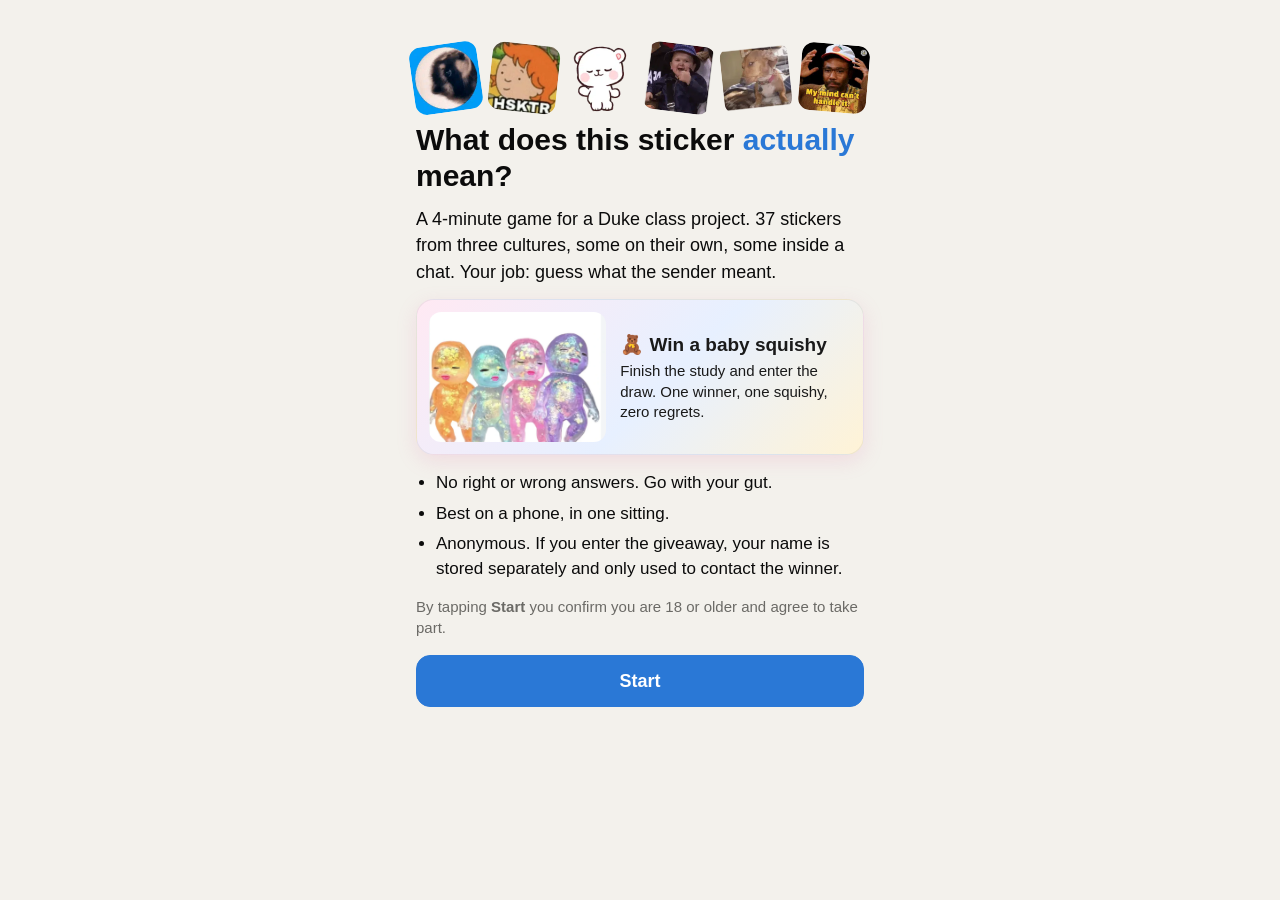
==== web/index.html @ a34ef725 "Livelier home page, example stickers in the survey, secret end question - Hero with a bobbing strip " ====
<!doctype html>
<html lang="en">
<head>
  <meta charset="utf-8">
  <meta name="viewport" content="width=device-width, initial-scale=1, viewport-fit=cover">
  <meta name="robots" content="noindex">
  <title>Sticker Study</title>
  <link rel="icon" href="data:,">
  <link rel="stylesheet" href="styles.css">
</head>
<body>
<main class="app">

  <!-- 1. Landing / consent -->
  <section id="screen-intro" class="screen intro">
    <div class="sticker-strip" aria-hidden="true">
      <img src="assets/decor_raccoon.webp" alt="" style="--d:0s;--r:-8deg">
      <img src="assets/decor_hsktr.webp" alt="" style="--d:.4s;--r:6deg">
      <img src="assets/decor_bear.webp" alt="" style="--d:.8s;--r:-4deg">
      <img src="assets/decor_hasbulla.webp" alt="" style="--d:1.2s;--r:7deg">
      <img src="assets/decor_dog.webp" alt="" style="--d:1.6s;--r:-6deg">
      <img src="assets/decor_mind.webp" alt="" style="--d:2s;--r:5deg">
    </div>
    <h1>What does this sticker <em>actually</em> mean?</h1>
    <p class="lede">A 4-minute game for a Duke class project. <span id="n-stickers">37</span> stickers from three cultures, some on their own, some inside a chat. Your job: guess what the sender meant.</p>

    <div class="prize">
      <img src="assets/squishy.webp" alt="Four glittery baby squishies in orange, blue, pink and purple">
      <div class="prize-text">
        <strong>🧸 Win a baby squishy</strong>
        <span>Finish the study and enter the draw. One winner, one squishy, zero regrets.</span>
      </div>
    </div>

    <ul class="bullets">
      <li>No right or wrong answers. Go with your gut.</li>
      <li>Best on a phone, in one sitting.</li>
      <li>Anonymous. If you enter the giveaway, your name is stored separately and only used to contact the winner.</li>
    </ul>
    <p class="consent">By tapping <strong>Start</strong> you confirm you are 18 or older and agree to take part.</p>
    <button id="btn-start" class="btn primary">Start</button>
    <p id="load-error" class="error" hidden>Could not load the study. Please reload the page.</p>
  </section>

  <!-- 2. Pre-survey -->
  <section id="screen-survey" class="screen" hidden>
    <h2>A few quick questions</h2>
    <form id="survey-form" novalidate>
      <p class="field-intro">How familiar are you with each of these cultures? <span class="hint">Native = you grew up in it or speak the language natively.</span></p>

      <fieldset>
        <legend>Turkish culture</legend>
        <div class="pills">
          <label><input type="radio" name="fam_turkish" value="none" required><span>None</span></label>
          <label><input type="radio" name="fam_turkish" value="some"><span>Some</span></label>
          <label><input type="radio" name="fam_turkish" value="native"><span>Native</span></label>
        </div>
      </fieldset>

      <fieldset>
        <legend>Chinese culture</legend>
        <div class="pills">
          <label><input type="radio" name="fam_chinese" value="none" required><span>None</span></label>
          <label><input type="radio" name="fam_chinese" value="some"><span>Some</span></label>
          <label><input type="radio" name="fam_chinese" value="native"><span>Native</span></label>
        </div>
      </fieldset>

      <fieldset>
        <legend>American culture</legend>
        <div class="pills">
          <label><input type="radio" name="fam_american" value="none" required><span>None</span></label>
          <label><input type="radio" name="fam_american" value="some"><span>Some</span></label>
          <label><input type="radio" name="fam_american" value="native"><span>Native</span></label>
        </div>
      </fieldset>

      <fieldset>
        <legend>How well do you know internet memes?</legend>
        <div class="pills scale">
          <label><input type="radio" name="meme_fluency" value="1" required><span>1</span></label>
          <label><input type="radio" name="meme_fluency" value="2"><span>2</span></label>
          <label><input type="radio" name="meme_fluency" value="3"><span>3</span></label>
          <label><input type="radio" name="meme_fluency" value="4"><span>4</span></label>
          <label><input type="radio" name="meme_fluency" value="5"><span>5</span></label>
        </div>
        <div class="scale-ends"><span>Not at all</span><span>Very well</span></div>
      </fieldset>

      <fieldset>
        <legend>How often do you send stickers or GIFs in chats?</legend>
        <div class="examples" aria-hidden="true">
          <img src="assets/decor_cam.webp" alt="">
          <img src="assets/decor_clap.webp" alt="">
          <img src="assets/decor_bear.webp" alt="">
          <img src="assets/decor_dog.webp" alt="">
          <span class="hint">things like these</span>
        </div>
        <div class="pills">
          <label><input type="radio" name="sticker_use_frequency" value="daily" required><span>Daily</span></label>
          <label><input type="radio" name="sticker_use_frequency" value="weekly"><span>Weekly</span></label>
          <label><input type="radio" name="sticker_use_frequency" value="rarely"><span>Rarely</span></label>
          <label><input type="radio" name="sticker_use_frequency" value="never"><span>Never</span></label>
        </div>
      </fieldset>

      <fieldset>
        <legend>Age</legend>
        <div class="pills">
          <label><input type="radio" name="age_bracket" value="18-24" required><span>18–24</span></label>
          <label><input type="radio" name="age_bracket" value="25-34"><span>25–34</span></label>
          <label><input type="radio" name="age_bracket" value="35-44"><span>35–44</span></label>
          <label><input type="radio" name="age_bracket" value="45+"><span>45+</span></label>
        </div>
      </fieldset>

      <fieldset>
        <legend><label for="native_language">Native language</label></legend>
        <input id="native_language" name="native_language" type="text" autocomplete="off" placeholder="e.g. Turkish" required maxlength="40">
      </fieldset>

      <fieldset>
        <legend>Do you speak any other languages fluently?</legend>
        <div class="pills">
          <label><input type="radio" name="bilingual" value="yes" required><span>Yes</span></label>
          <label><input type="radio" name="bilingual" value="no"><span>No</span></label>
        </div>
      </fieldset>

      <fieldset id="other-languages-field" hidden>
        <legend><label for="other_languages">Which ones?</label></legend>
        <input id="other_languages" name="other_languages" type="text" autocomplete="off" placeholder="e.g. English, German" maxlength="80">
      </fieldset>

      <p id="survey-error" class="error" hidden>Please answer every question.</p>
      <button type="submit" class="btn primary">Continue</button>
    </form>
  </section>

  <!-- 3. Instructions -->
  <section id="screen-instructions" class="screen" hidden>
    <h2>How it works</h2>
    <p>Each sticker was sent by someone in a chat. Your job is to guess <strong>what the sender meant</strong>:</p>
    <ul class="bullets">
      <li><strong>Positive</strong>: happy, supportive, excited, affectionate.</li>
      <li><strong>Negative</strong>: sad, annoyed, disappointed, tired.</li>
      <li><strong>Sarcastic</strong>: joking, teasing, or saying the opposite of what they mean.</li>
    </ul>
    <p>Sometimes you will see the message the sticker replied to. Sometimes the sticker is hidden and you only see the message. Answer anyway, with your best guess.</p>
    <p>After each answer, say how sure you were. Try to answer quickly.</p>
    <button id="btn-begin" class="btn primary">Begin</button>
  </section>

  <!-- 4. Trial -->
  <section id="screen-trial" class="screen trial" hidden>
    <div class="progress-row">
      <div class="progress-bar"><div id="progress-fill"></div></div>
      <span id="progress" class="progress-text"></span>
    </div>

    <div id="stimulus" class="stimulus"></div>

    <div id="choices" class="choices">
      <p class="question">What does the sender mean?</p>
      <button class="btn choice" data-response="positive">Positive</button>
      <button class="btn choice" data-response="negative">Negative</button>
      <button class="btn choice" data-response="sarcastic">Sarcastic</button>
    </div>

    <div id="confidence" class="confidence" hidden>
      <p class="question">How sure are you?</p>
      <div class="scale-row">
        <button class="btn conf" data-confidence="1">1</button>
        <button class="btn conf" data-confidence="2">2</button>
        <button class="btn conf" data-confidence="3">3</button>
        <button class="btn conf" data-confidence="4">4</button>
        <button class="btn conf" data-confidence="5">5</button>
      </div>
      <div class="scale-ends"><span>Just guessing</span><span>Very sure</span></div>
      <button id="btn-change" class="btn link" type="button">← Change my answer</button>
    </div>
  </section>

  <!-- 5. Bonus free text -->
  <section id="screen-bonus" class="screen" hidden>
    <h2>One more thing <span class="hint">(optional)</span></h2>
    <p>Imagine <strong>you</strong> are sending this sticker. What message would you be replying to?</p>
    <div id="bonus-stimulus" class="stimulus"></div>
    <textarea id="bonus-text" rows="2" maxlength="200" placeholder="e.g. just failed my midterm"></textarea>
    <div class="row">
      <button id="btn-bonus-skip" class="btn">Skip</button>
      <button id="btn-bonus-next" class="btn primary">Next</button>
    </div>
  </section>

  <!-- 6. Thank you -->
  <section id="screen-done" class="screen" hidden>
    <h2>Thank you!</h2>
    <p id="save-status" class="status">Saving your answers…</p>
    <div id="save-actions" class="row" hidden>
      <button id="btn-retry" class="btn primary">Retry</button>
      <button id="btn-download" class="btn">Download my answers</button>
    </div>
    <p id="local-note" class="hint" hidden>Local mode: no server is configured, so your answers were kept in this browser. Use the download button and send the file to the study team.</p>

    <form id="giveaway-form" class="giveaway" hidden>
      <h3>🧸 Enter the baby squishy draw</h3>
      <p class="hint">One entry per person. Stored separately from your answers and deleted after the draw.</p>
      <input id="gw-name" name="name" type="text" placeholder="Your name" autocomplete="name" maxlength="60" required>
      <input id="gw-contact" name="contact" type="text" placeholder="Email or phone number" autocomplete="email" maxlength="80" required>
      <button type="submit" class="btn primary">Enter the draw</button>
      <p id="gw-status" class="hint" hidden></p>
    </form>

    <form id="secret-form" class="secret" hidden>
      <h3>🤫 One last secret question</h3>
      <p class="hint">Only for Duke AIPI students. Optional, anonymous, and purely for one fun chart in our presentation.</p>
      <fieldset>
        <legend>Are you in the AIPI program, this year's cohort?</legend>
        <div class="pills">
          <label><input type="radio" name="aipi_cohort" value="yes"><span>Yes</span></label>
          <label><input type="radio" name="aipi_cohort" value="no"><span>No</span></label>
        </div>
      </fieldset>
      <div id="secret-grades" hidden>
        <label class="stacked" for="g520">Your AIPI 520 midterm grade
          <input id="g520" name="aipi520_midterm" type="text" inputmode="decimal" placeholder="e.g. 88" maxlength="10" autocomplete="off">
        </label>
        <label class="stacked" for="g510">Your AIPI 510 project 1 grade
          <input id="g510" name="aipi510_project1" type="text" inputmode="decimal" placeholder="e.g. 95" maxlength="10" autocomplete="off">
        </label>
      </div>
      <div class="row">
        <button type="button" id="btn-secret-skip" class="btn">Skip</button>
        <button type="submit" class="btn primary">Submit</button>
      </div>
      <p id="secret-status" class="hint" hidden></p>
    </form>

    <p>You can close this page now. If you know someone from Turkey, China or the US who would do this, please pass the link on.</p>
    <p id="contact" class="hint"></p>
  </section>

</main>

<script src="config.js"></script>
<script src="app.js"></script>
</body>
</html>
---- web/styles.css ----
:root {
  --bg: #f3f1ec;
  --surface: #ffffff;
  --text: #0b0b0b;
  --muted: #6b6a66;
  --border: #e1e0d9;
  --accent: #2a78d6;
  --accent-text: #ffffff;
  --error: #c0392b;
  --chat-bg: #e5ddd5;
  --bubble-them: #ffffff;
  --bubble-me: #d9fdd3;
  --bubble-text: #111b21;
  --chat-header: #075e54;
  --hidden-fill: #f0f0ee;
}
@media (prefers-color-scheme: dark) {
  :root {
    --bg: #0f0f0e;
    --surface: #1c1c1b;
    --text: #f0efec;
    --muted: #a3a29b;
    --border: #333331;
    --accent: #3987e5;
    --chat-bg: #0b141a;
    --bubble-them: #202c33;
    --bubble-me: #005c4b;
    --bubble-text: #e9edef;
    --chat-header: #1f2c34;
    --hidden-fill: #2a3942;
  }
}

* { box-sizing: border-box; }
html, body { margin: 0; padding: 0; }
[hidden] { display: none !important; }
body {
  background: var(--bg);
  color: var(--text);
  font: 17px/1.45 -apple-system, BlinkMacSystemFont, "Segoe UI", Roboto, Helvetica, Arial, sans-serif;
  -webkit-text-size-adjust: 100%;
}

.app {
  max-width: 480px;
  margin: 0 auto;
  padding: 20px 16px calc(24px + env(safe-area-inset-bottom));
  min-height: 100dvh;
}

h1 { font-size: 26px; line-height: 1.2; margin: 8px 0 12px; }
h2 { font-size: 22px; line-height: 1.25; margin: 4px 0 12px; }
p { margin: 0 0 12px; }
.hint { color: var(--muted); font-size: 14px; font-weight: 400; }
.bullets { padding-left: 20px; margin: 0 0 14px; }
.bullets li { margin-bottom: 6px; }
.consent { font-size: 15px; color: var(--muted); }
/* Home page */
.intro h1 { font-size: 30px; margin-top: 6px; }
.intro h1 em { font-style: normal; color: var(--accent); }
.lede { font-size: 18px; }
.sticker-strip { display: flex; justify-content: space-between; gap: 4px; margin: 4px -4px 10px; }
.sticker-strip img {
  width: 15%; aspect-ratio: 1; object-fit: contain; border-radius: 12px;
  animation: bob 2.8s ease-in-out infinite; animation-delay: var(--d); transform: rotate(var(--r));
}
@keyframes bob {
  0%, 100% { transform: translateY(0) rotate(var(--r)); }
  50% { transform: translateY(-7px) rotate(calc(var(--r) * -1)); }
}
.prize {
  display: flex; align-items: center; gap: 14px;
  margin: 14px 0 16px; padding: 12px;
  background: linear-gradient(135deg, #ffe9f3, #e7f0ff 55%, #fff3d6);
  border: 1.5px solid rgba(0,0,0,0.06); border-radius: 18px; color: #1a1a1a;
  box-shadow: 0 6px 20px rgba(230, 120, 170, 0.18);
}
.prize img { width: 42%; max-width: 190px; border-radius: 12px; animation: wiggle 3.5s ease-in-out infinite; }
.prize-text { display: flex; flex-direction: column; gap: 4px; font-size: 15px; line-height: 1.35; }
.prize-text strong { font-size: 19px; }
@keyframes wiggle { 0%, 100% { transform: rotate(-2deg) scale(1); } 50% { transform: rotate(2deg) scale(1.03); } }
@media (prefers-reduced-motion: reduce) { .sticker-strip img, .prize img { animation: none; } }

/* Example stickers under the sticker-use question */
.examples { display: flex; align-items: center; gap: 6px; margin-bottom: 10px; }
.examples img { width: 50px; height: 50px; object-fit: contain; border-radius: 10px; background: var(--surface); border: 1px solid var(--border); }
.examples .hint { margin-left: 4px; }

/* Secret question */
.secret { margin: 18px 0; padding: 16px; background: var(--surface); border: 1.5px dashed var(--border); border-radius: 14px; }
.secret h3 { margin: 0 0 6px; font-size: 18px; }
.secret fieldset { margin: 10px 0 6px; }
label.stacked { display: block; font-weight: 600; margin-top: 10px; }
label.stacked input { margin-top: 6px; font-weight: 400; }
.giveaway { margin: 18px 0; padding: 16px; background: var(--surface); border: 1.5px solid var(--border); border-radius: 14px; }
.giveaway h3 { margin: 0 0 6px; font-size: 18px; }
.giveaway input { margin-top: 8px; }
.giveaway .btn.primary { margin-top: 12px; }
.error { color: var(--error); font-size: 15px; }
.status { font-size: 18px; }
.row { display: flex; gap: 10px; margin-top: 8px; }
.row .btn { flex: 1; }

.btn {
  display: block;
  width: 100%;
  min-height: 52px;
  padding: 12px 16px;
  margin: 8px 0 0;
  border: 1.5px solid var(--border);
  border-radius: 14px;
  background: var(--surface);
  color: var(--text);
  font: inherit;
  font-size: 18px;
  font-weight: 600;
  cursor: pointer;
  touch-action: manipulation;
  -webkit-tap-highlight-color: transparent;
}
.btn:active { transform: scale(0.98); }
.btn:disabled { opacity: 0.55; cursor: default; }
.btn.link { background: none; border: 0; color: var(--muted); font-weight: 500; font-size: 15px; min-height: 40px; margin-top: 10px; }
.btn.primary { background: var(--accent); color: var(--accent-text); border-color: var(--accent); margin-top: 16px; }

/* Survey */
fieldset { border: 0; padding: 0; margin: 0 0 18px; }
legend { font-weight: 600; margin-bottom: 8px; padding: 0; }
.field-intro { margin-bottom: 14px; }
.pills { display: flex; flex-wrap: wrap; gap: 8px; }
.pills label { flex: 1 1 auto; min-width: 70px; }
.pills input { position: absolute; opacity: 0; width: 0; height: 0; }
.pills span {
  display: block;
  text-align: center;
  padding: 11px 10px;
  border: 1.5px solid var(--border);
  border-radius: 999px;
  background: var(--surface);
  font-weight: 500;
  cursor: pointer;
}
.pills input:checked + span { background: var(--accent); color: var(--accent-text); border-color: var(--accent); }
.pills input:focus-visible + span { outline: 2px solid var(--accent); outline-offset: 2px; }
.pills.scale label { min-width: 0; flex: 1; }
.scale-ends { display: flex; justify-content: space-between; color: var(--muted); font-size: 13px; margin-top: 6px; }
fieldset.invalid legend { color: var(--error); }
input[type="text"], textarea {
  width: 100%;
  padding: 12px 14px;
  border: 1.5px solid var(--border);
  border-radius: 12px;
  background: var(--surface);
  color: var(--text);
  font: inherit;
}
textarea { resize: vertical; margin-top: 8px; }

/* Trial */
.trial { display: flex; flex-direction: column; min-height: calc(100dvh - 44px); }
.progress-row { display: flex; align-items: center; gap: 10px; margin-bottom: 14px; }
.progress-bar { flex: 1; height: 6px; background: var(--border); border-radius: 3px; overflow: hidden; }
#progress-fill { height: 100%; width: 0; background: var(--accent); transition: width 0.2s; }
.progress-text { color: var(--muted); font-size: 14px; min-width: 54px; text-align: right; }

.stimulus { min-height: 260px; display: flex; align-items: center; justify-content: center; margin-bottom: 14px; }
.trial .stimulus { flex: 1; align-items: flex-start; padding-top: 4vh; }
.alone { display: flex; justify-content: center; width: 100%; }
.sticker { width: 200px; height: 200px; display: block; user-select: none; -webkit-user-drag: none; }

.chat {
  width: 100%;
  background: var(--chat-bg);
  border-radius: 16px;
  overflow: hidden;
  border: 1px solid var(--border);
}
.chat-header {
  display: flex; align-items: center; gap: 10px;
  padding: 10px 14px;
  background: var(--chat-header);
  color: #fff; font-weight: 600; font-size: 15px;
}
.avatar { width: 30px; height: 30px; border-radius: 50%; background: #c7c7c7; display: inline-flex; align-items: center; justify-content: center; font-size: 16px; }
.chat-body { padding: 14px 12px 12px; display: flex; flex-direction: column; gap: 8px; }
.bubble {
  max-width: 80%;
  padding: 8px 12px 18px;
  border-radius: 12px;
  color: var(--bubble-text);
  position: relative;
  font-size: 16px;
  box-shadow: 0 1px 0.5px rgba(0,0,0,0.13);
}
.bubble.them { align-self: flex-start; background: var(--bubble-them); border-top-left-radius: 4px; }
.bubble.me { align-self: flex-end; background: var(--bubble-me); border-top-right-radius: 4px; }
.bubble.sticker-bubble { background: transparent; box-shadow: none; padding: 0 0 18px; }
.bubble .time { position: absolute; right: 8px; bottom: 3px; font-size: 11px; color: var(--muted); }
.hidden-sticker {
  display: flex; align-items: center; justify-content: center;
  border: 2px dashed var(--muted);
  border-radius: 24px;
  background: var(--hidden-fill);
  color: var(--muted); font-size: 15px; text-align: center; padding: 12px;
}

.question { font-weight: 600; margin: 4px 0 2px; text-align: center; }
.choices, .confidence { margin-top: auto; }
.scale-row { display: flex; gap: 8px; }
.scale-row .btn { flex: 1; padding-left: 0; padding-right: 0; }

@media (min-width: 600px) {
  .app { padding-top: 40px; }
}
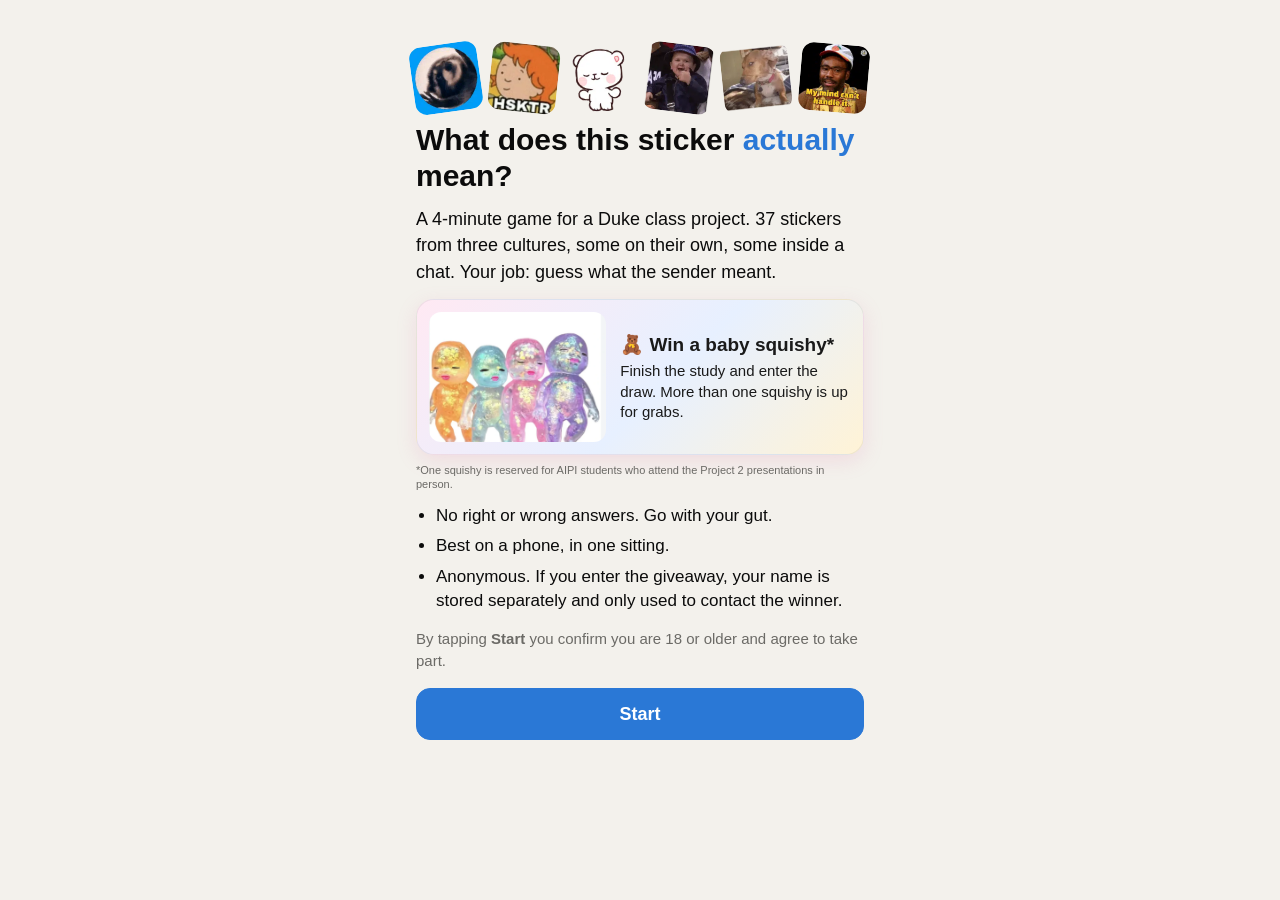
==== commit 47d57fb8: "Bonus block progress bar, cohort question wording, giveaway fine print Co-Authored-By: Claude Fable " ====
--- a/web/index.html
+++ b/web/index.html
@@ -27,10 +27,11 @@
     <div class="prize">
       <img src="assets/squishy.webp" alt="Four glittery baby squishies in orange, blue, pink and purple">
       <div class="prize-text">
-        <strong>🧸 Win a baby squishy</strong>
-        <span>Finish the study and enter the draw. One winner, one squishy, zero regrets.</span>
-      </div>
-    </div>
+        <strong>🧸 Win a baby squishy*</strong>
+        <span>Finish the study and enter the draw. More than one squishy is up for grabs.</span>
+      </div>
+    </div>
+    <p class="fineprint">*One squishy is reserved for AIPI students who attend the Project 2 presentations in person.</p>
 
     <ul class="bullets">
       <li>No right or wrong answers. Go with your gut.</li>
@@ -184,6 +185,10 @@
   <!-- 5. Bonus free text -->
   <section id="screen-bonus" class="screen" hidden>
     <h2>One more thing <span class="hint">(optional)</span></h2>
+    <div class="progress-row">
+      <div class="progress-bar"><div id="bonus-progress-fill"></div></div>
+      <span id="bonus-progress" class="progress-text"></span>
+    </div>
     <p>Imagine <strong>you</strong> are sending this sticker. What message would you be replying to?</p>
     <div id="bonus-stimulus" class="stimulus"></div>
     <textarea id="bonus-text" rows="2" maxlength="200" placeholder="e.g. just failed my midterm"></textarea>
@@ -204,8 +209,9 @@
     <p id="local-note" class="hint" hidden>Local mode: no server is configured, so your answers were kept in this browser. Use the download button and send the file to the study team.</p>
 
     <form id="giveaway-form" class="giveaway" hidden>
-      <h3>🧸 Enter the baby squishy draw</h3>
+      <h3>🧸 Enter the baby squishy draw*</h3>
       <p class="hint">One entry per person. Stored separately from your answers and deleted after the draw.</p>
+      <p class="fineprint">*One squishy is reserved for AIPI students who attend the Project 2 presentations in person.</p>
       <input id="gw-name" name="name" type="text" placeholder="Your name" autocomplete="name" maxlength="60" required>
       <input id="gw-contact" name="contact" type="text" placeholder="Email or phone number" autocomplete="email" maxlength="80" required>
       <button type="submit" class="btn primary">Enter the draw</button>
@@ -213,21 +219,20 @@
     </form>
 
     <form id="secret-form" class="secret" hidden>
-      <h3>🤫 One last secret question</h3>
-      <p class="hint">Only for Duke AIPI students. Optional, anonymous, and purely for one fun chart in our presentation.</p>
-      <fieldset>
-        <legend>Are you in the AIPI program, this year's cohort?</legend>
+      <h3>Are you in this year's AIPI cohort?</h3>
+      <p class="hint">Optional and anonymous. Purely for one fun chart in our presentation.</p>
+      <fieldset>
         <div class="pills">
           <label><input type="radio" name="aipi_cohort" value="yes"><span>Yes</span></label>
           <label><input type="radio" name="aipi_cohort" value="no"><span>No</span></label>
         </div>
       </fieldset>
       <div id="secret-grades" hidden>
-        <label class="stacked" for="g520">Your AIPI 520 midterm grade
-          <input id="g520" name="aipi520_midterm" type="text" inputmode="decimal" placeholder="e.g. 88" maxlength="10" autocomplete="off">
+        <label class="stacked" for="g520">Your AIPI 520 midterm grade <span class="hint">(pretty please)</span>
+          <input id="g520" name="aipi520_midterm" type="text" inputmode="decimal" maxlength="10" autocomplete="off">
         </label>
-        <label class="stacked" for="g510">Your AIPI 510 project 1 grade
-          <input id="g510" name="aipi510_project1" type="text" inputmode="decimal" placeholder="e.g. 95" maxlength="10" autocomplete="off">
+        <label class="stacked" for="g510">Your AIPI 510 project 1 grade <span class="hint">(pretty please)</span>
+          <input id="g510" name="aipi510_project1" type="text" inputmode="decimal" maxlength="10" autocomplete="off">
         </label>
       </div>
       <div class="row">
@@ -237,7 +242,7 @@
       <p id="secret-status" class="hint" hidden></p>
     </form>
 
-    <p>You can close this page now. If you know someone from Turkey, China or the US who would do this, please pass the link on.</p>
+    <p>What a fun study right! Pass it on to friends and family please 🙂</p>
     <p id="contact" class="hint"></p>
   </section>
 
--- a/web/styles.css
+++ b/web/styles.css
@@ -80,6 +80,9 @@
 .prize-text strong { font-size: 19px; }
 @keyframes wiggle { 0%, 100% { transform: rotate(-2deg) scale(1); } 50% { transform: rotate(2deg) scale(1.03); } }
 @media (prefers-reduced-motion: reduce) { .sticker-strip img, .prize img { animation: none; } }
+
+.fineprint { font-size: 11px; color: var(--muted); margin: -8px 0 12px; line-height: 1.3; }
+.giveaway .fineprint { margin: -4px 0 8px; }
 
 /* Example stickers under the sticker-use question */
 .examples { display: flex; align-items: center; gap: 6px; margin-bottom: 10px; }
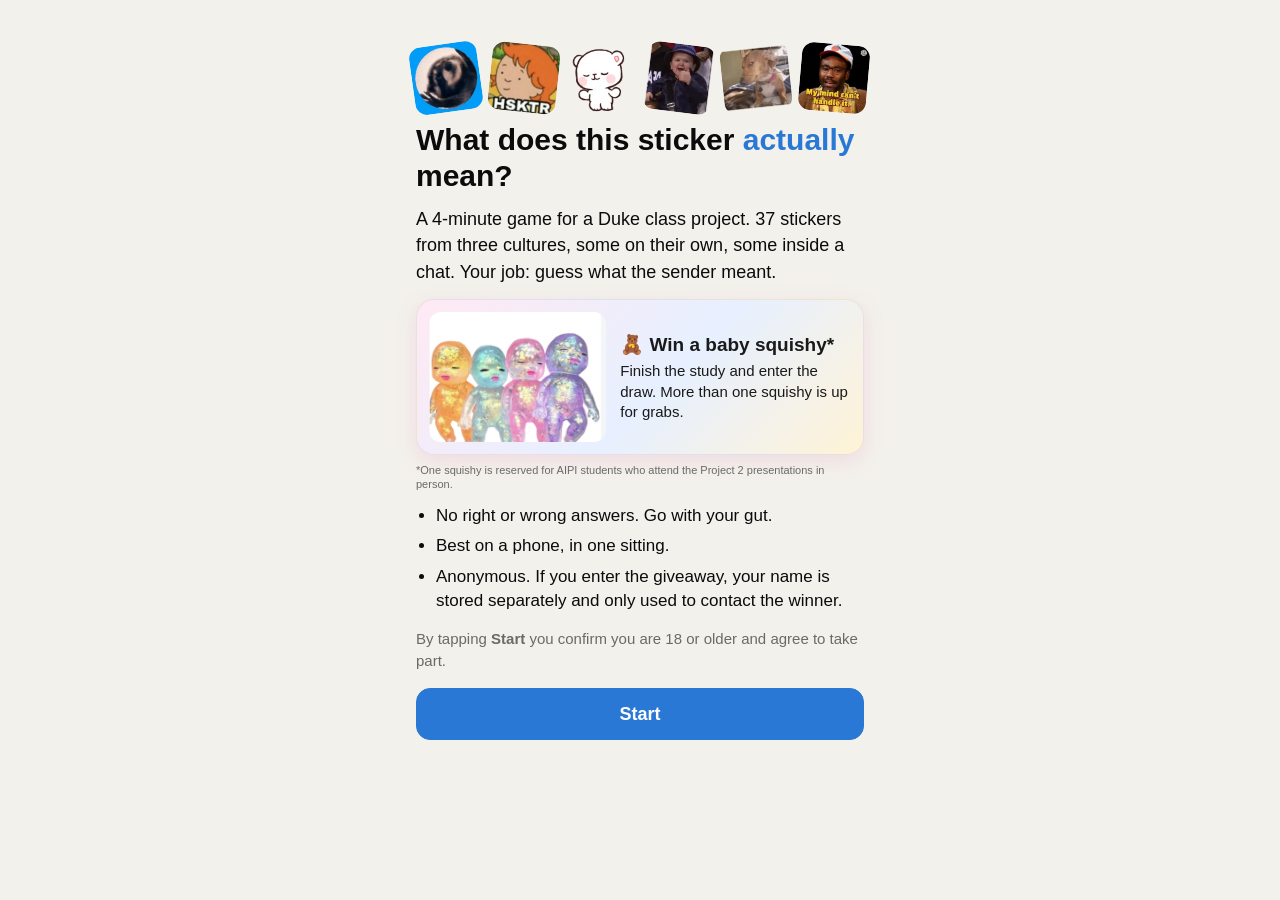
==== commit 031b930d: "Finer age brackets (18-21 through 45+) Co-Authored-By: Claude Fable 5.1 <noreply@anthropic.com>" ====
--- a/web/index.html
+++ b/web/index.html
@@ -108,9 +108,12 @@
       <fieldset>
         <legend>Age</legend>
         <div class="pills">
-          <label><input type="radio" name="age_bracket" value="18-24" required><span>18–24</span></label>
-          <label><input type="radio" name="age_bracket" value="25-34"><span>25–34</span></label>
-          <label><input type="radio" name="age_bracket" value="35-44"><span>35–44</span></label>
+          <label><input type="radio" name="age_bracket" value="18-21" required><span>18–21</span></label>
+          <label><input type="radio" name="age_bracket" value="22-25"><span>22–25</span></label>
+          <label><input type="radio" name="age_bracket" value="26-29"><span>26–29</span></label>
+          <label><input type="radio" name="age_bracket" value="30-33"><span>30–33</span></label>
+          <label><input type="radio" name="age_bracket" value="34-37"><span>34–37</span></label>
+          <label><input type="radio" name="age_bracket" value="38-44"><span>38–44</span></label>
           <label><input type="radio" name="age_bracket" value="45+"><span>45+</span></label>
         </div>
       </fieldset>
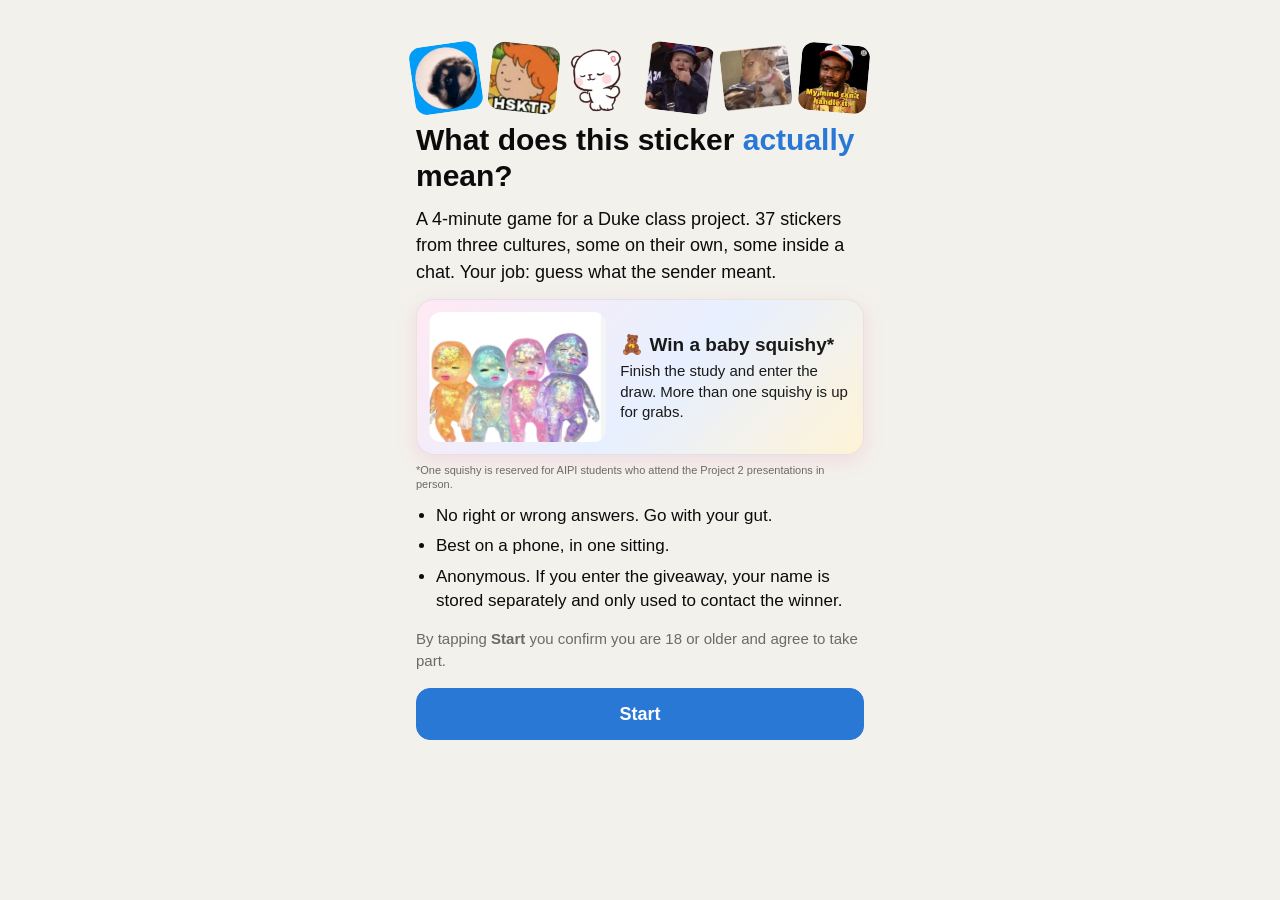
==== commit e1ba55de: "Ask for age as a plain number instead of brackets Stored in the existing age_bracket column so the s" ====
--- a/web/index.html
+++ b/web/index.html
@@ -106,16 +106,8 @@
       </fieldset>
 
       <fieldset>
-        <legend>Age</legend>
-        <div class="pills">
-          <label><input type="radio" name="age_bracket" value="18-21" required><span>18–21</span></label>
-          <label><input type="radio" name="age_bracket" value="22-25"><span>22–25</span></label>
-          <label><input type="radio" name="age_bracket" value="26-29"><span>26–29</span></label>
-          <label><input type="radio" name="age_bracket" value="30-33"><span>30–33</span></label>
-          <label><input type="radio" name="age_bracket" value="34-37"><span>34–37</span></label>
-          <label><input type="radio" name="age_bracket" value="38-44"><span>38–44</span></label>
-          <label><input type="radio" name="age_bracket" value="45+"><span>45+</span></label>
-        </div>
+        <legend><label for="age">How old are you?</label></legend>
+        <input id="age" name="age" type="number" inputmode="numeric" min="18" max="99" placeholder="e.g. 24" required>
       </fieldset>
 
       <fieldset>
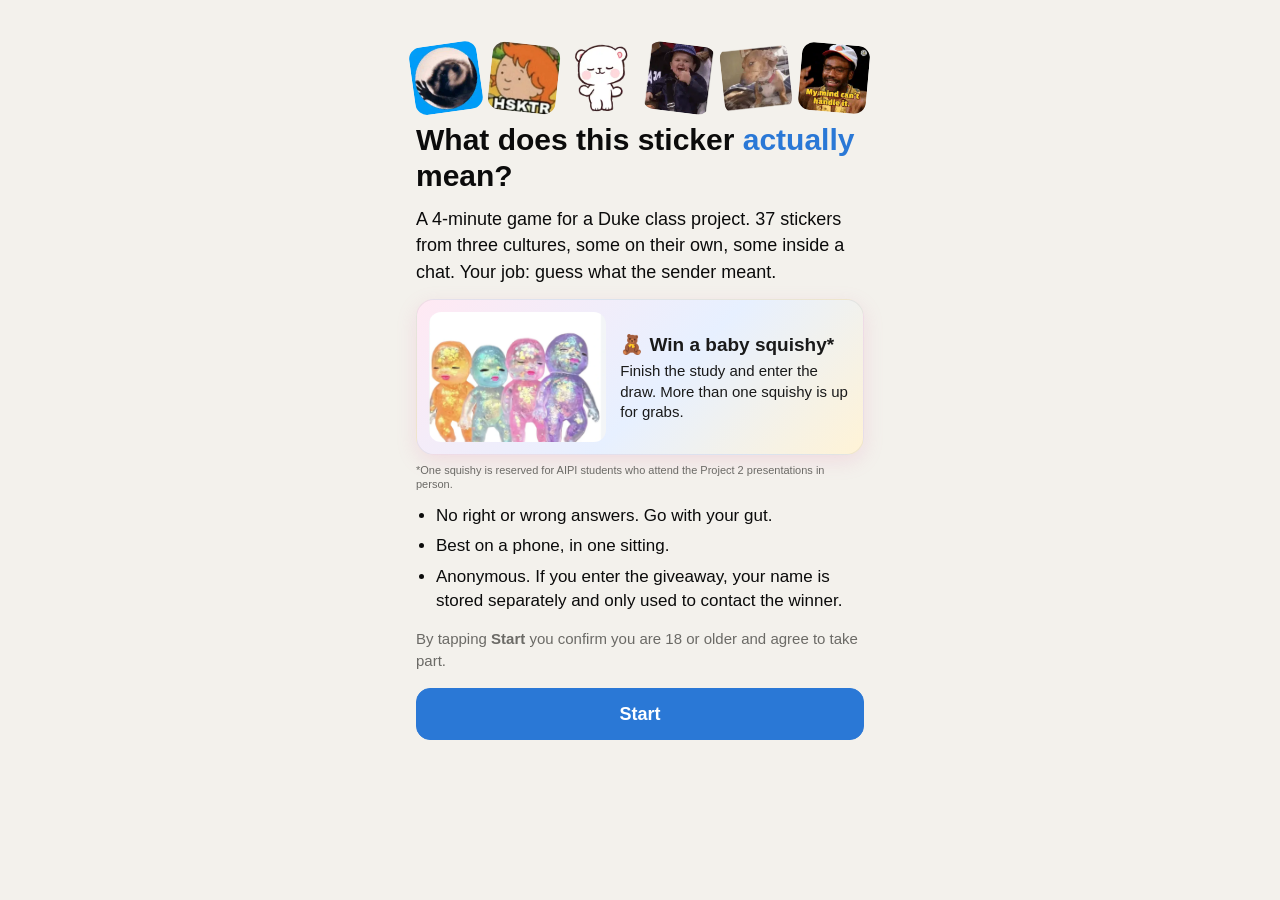
==== commit abaa9220: "Clearer saving state on the final screen; drop the optional tag from the bonus block Co-Authored-By:" ====
--- a/web/index.html
+++ b/web/index.html
@@ -179,7 +179,7 @@
 
   <!-- 5. Bonus free text -->
   <section id="screen-bonus" class="screen" hidden>
-    <h2>One more thing <span class="hint">(optional)</span></h2>
+    <h2>One more thing</h2>
     <div class="progress-row">
       <div class="progress-bar"><div id="bonus-progress-fill"></div></div>
       <span id="bonus-progress" class="progress-text"></span>
@@ -195,8 +195,8 @@
 
   <!-- 6. Thank you -->
   <section id="screen-done" class="screen" hidden>
-    <h2>Thank you!</h2>
-    <p id="save-status" class="status">Saving your answers…</p>
+    <h2 id="done-title">Almost done…</h2>
+    <p id="save-status" class="status">Saving your answers, hang on a second. The squishy draw is next 🧸</p>
     <div id="save-actions" class="row" hidden>
       <button id="btn-retry" class="btn primary">Retry</button>
       <button id="btn-download" class="btn">Download my answers</button>
@@ -237,7 +237,7 @@
       <p id="secret-status" class="hint" hidden></p>
     </form>
 
-    <p>What a fun study right! Pass it on to friends and family please 🙂</p>
+    <p id="closing" hidden>What a fun study right! Pass it on to friends and family please 🙂</p>
     <p id="contact" class="hint"></p>
   </section>
 
--- a/web/styles.css
+++ b/web/styles.css
@@ -148,7 +148,7 @@
 .pills.scale label { min-width: 0; flex: 1; }
 .scale-ends { display: flex; justify-content: space-between; color: var(--muted); font-size: 13px; margin-top: 6px; }
 fieldset.invalid legend { color: var(--error); }
-input[type="text"], textarea {
+input[type="text"], input[type="number"], textarea {
   width: 100%;
   padding: 12px 14px;
   border: 1.5px solid var(--border);
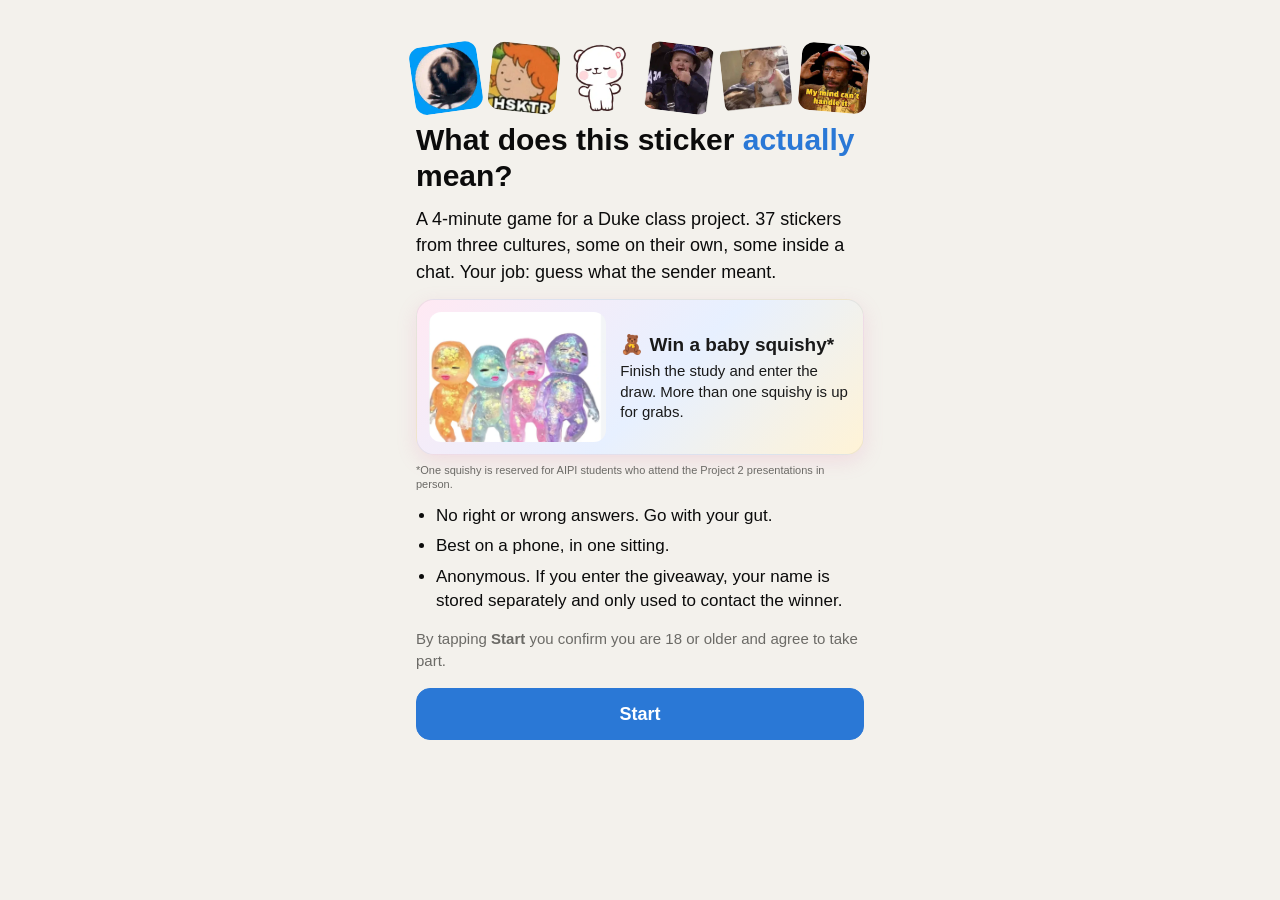
==== commit b8b5ccbf: "Guard missing images and audit participant flows without changing study content" ====
--- a/web/index.html
+++ b/web/index.html
@@ -155,6 +155,11 @@
     </div>
 
     <div id="stimulus" class="stimulus"></div>
+    <p id="stimulus-loading" role="status" hidden>Loading the image…</p>
+    <div id="stimulus-error" role="alert" hidden>
+      <p class="error">The image could not load. Please check your connection and retry. Do not guess from a missing image.</p>
+      <button id="btn-stimulus-retry" class="btn" type="button">Retry image</button>
+    </div>
 
     <div id="choices" class="choices">
       <p class="question">What does the sender mean?</p>
@@ -186,6 +191,10 @@
     </div>
     <p>Imagine <strong>you</strong> are sending this sticker. What message would you be replying to?</p>
     <div id="bonus-stimulus" class="stimulus"></div>
+    <div id="bonus-error" role="alert" hidden>
+      <p class="error">The image could not load. Retry, or skip this optional question.</p>
+      <button id="btn-bonus-retry" class="btn" type="button">Retry image</button>
+    </div>
     <textarea id="bonus-text" rows="2" maxlength="200" placeholder="e.g. just failed my midterm"></textarea>
     <div class="row">
       <button id="btn-bonus-skip" class="btn">Skip</button>
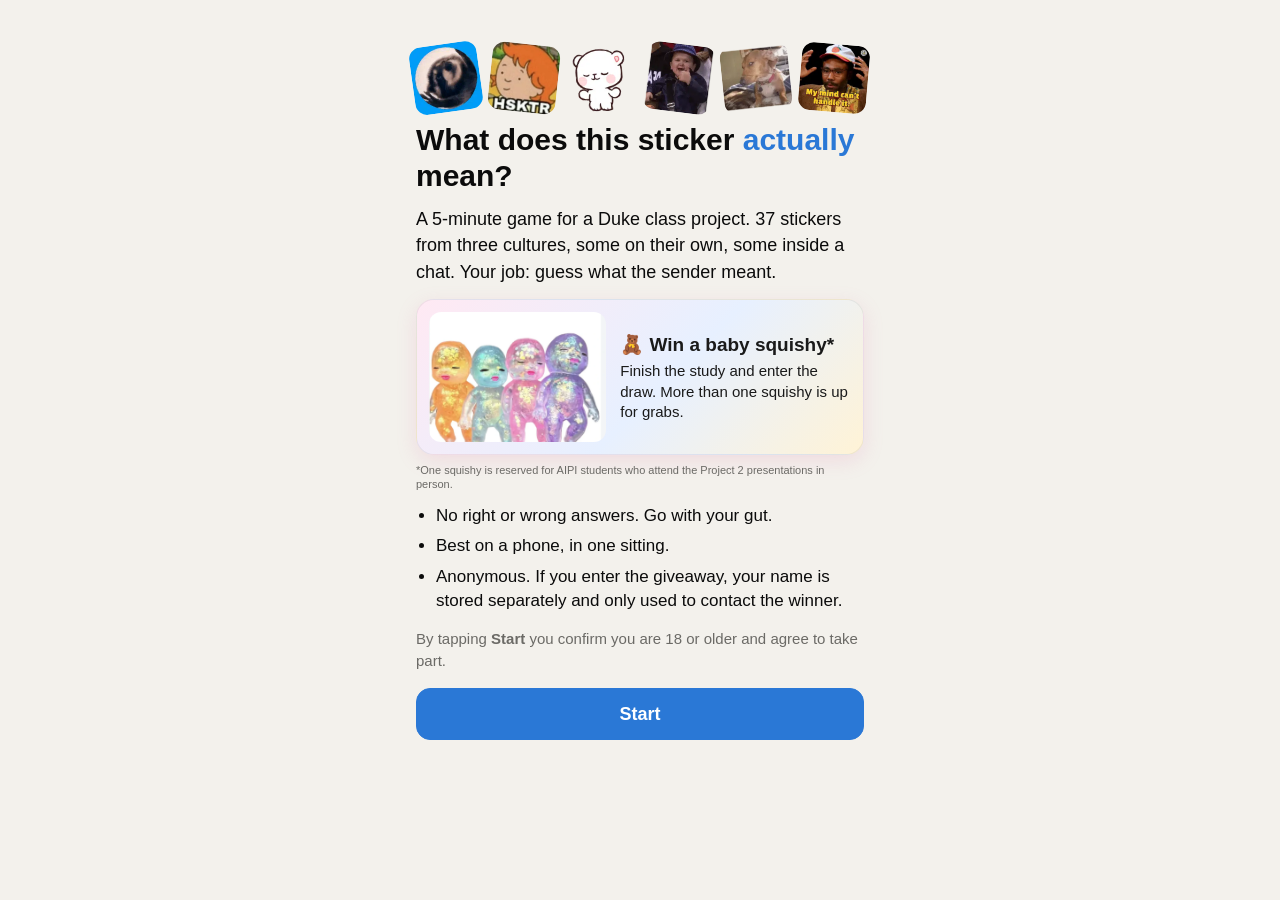
==== commit 9909e55e: "Intro says 5 minutes; real completions take about that Co-Authored-By: Claude Fable 5.1 <noreply@ant" ====
--- a/web/index.html
+++ b/web/index.html
@@ -22,7 +22,7 @@
       <img src="assets/decor_mind.webp" alt="" style="--d:2s;--r:5deg">
     </div>
     <h1>What does this sticker <em>actually</em> mean?</h1>
-    <p class="lede">A 4-minute game for a Duke class project. <span id="n-stickers">37</span> stickers from three cultures, some on their own, some inside a chat. Your job: guess what the sender meant.</p>
+    <p class="lede">A 5-minute game for a Duke class project. <span id="n-stickers">37</span> stickers from three cultures, some on their own, some inside a chat. Your job: guess what the sender meant.</p>
 
     <div class="prize">
       <img src="assets/squishy.webp" alt="Four glittery baby squishies in orange, blue, pink and purple">
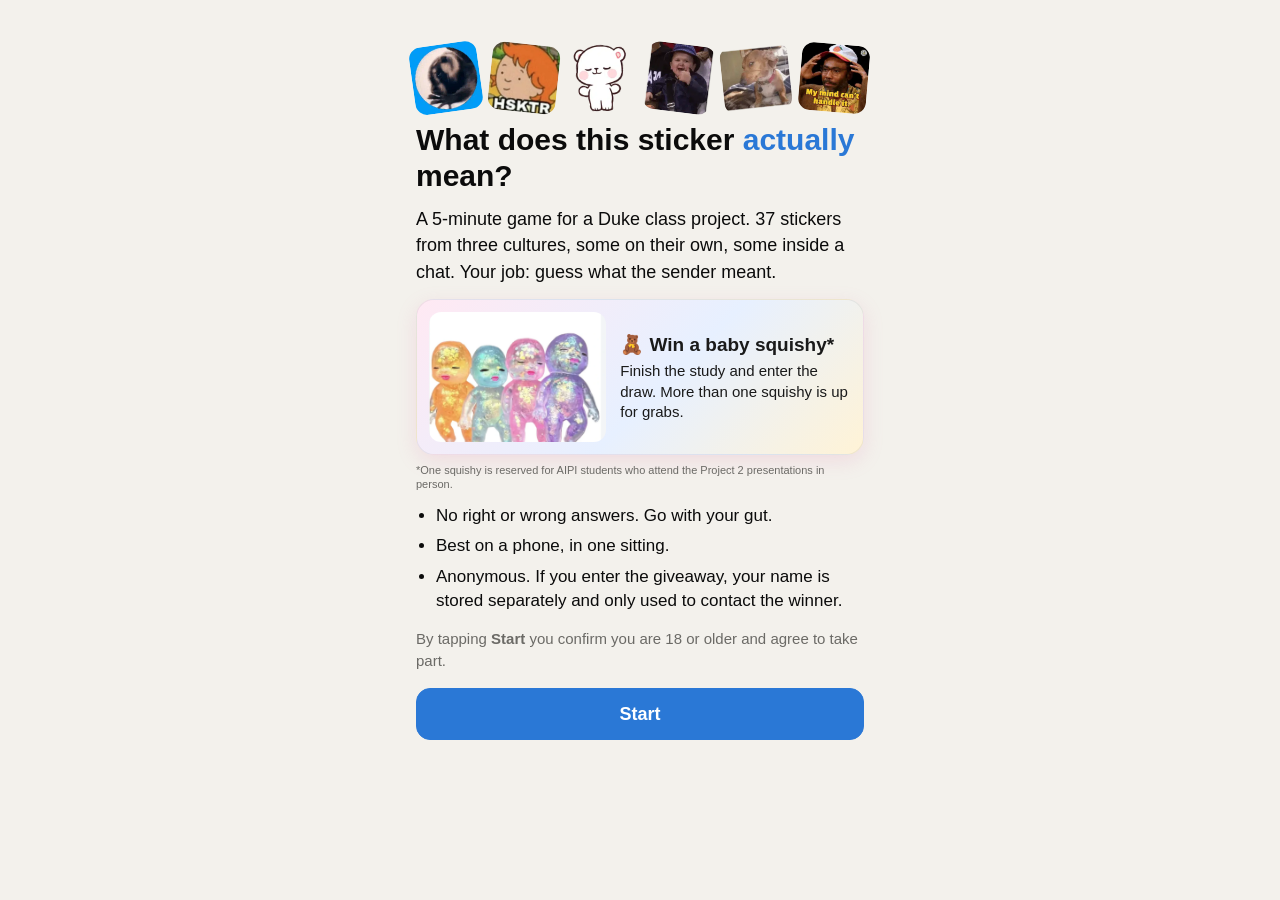
==== commit 9375f0c0: "Explain the hidden-sticker trials in place The hidden box now says it is hidden on purpose, and a on" ====
--- a/web/index.html
+++ b/web/index.html
@@ -161,6 +161,10 @@
       <button id="btn-stimulus-retry" class="btn" type="button">Retry image</button>
     </div>
 
+    <div id="textonly-callout" class="callout" hidden>
+      <strong>Not a bug!</strong> Some stickers are hidden on purpose. For these, guess what the sender meant from the message alone.
+    </div>
+
     <div id="choices" class="choices">
       <p class="question">What does the sender mean?</p>
       <button class="btn choice" data-response="positive">Positive</button>
--- a/web/styles.css
+++ b/web/styles.css
@@ -204,7 +204,16 @@
   border: 2px dashed var(--muted);
   border-radius: 24px;
   background: var(--hidden-fill);
-  color: var(--muted); font-size: 15px; text-align: center; padding: 12px;
+  color: var(--muted); font-size: 16px; font-weight: 600; text-align: center; padding: 12px; line-height: 1.3;
+}
+.hidden-sticker small { display: block; font-size: 13px; font-weight: 400; margin-top: 4px; }
+.callout {
+  background: #fff4cc; color: #3d2f00;
+  border: 1.5px solid #f0d27a; border-radius: 12px;
+  padding: 10px 12px; margin-bottom: 10px; font-size: 15px; line-height: 1.35;
+}
+@media (prefers-color-scheme: dark) {
+  .callout { background: #3b3010; color: #ffe9a8; border-color: #6b5a1c; }
 }
 
 .question { font-weight: 600; margin: 4px 0 2px; text-align: center; }
